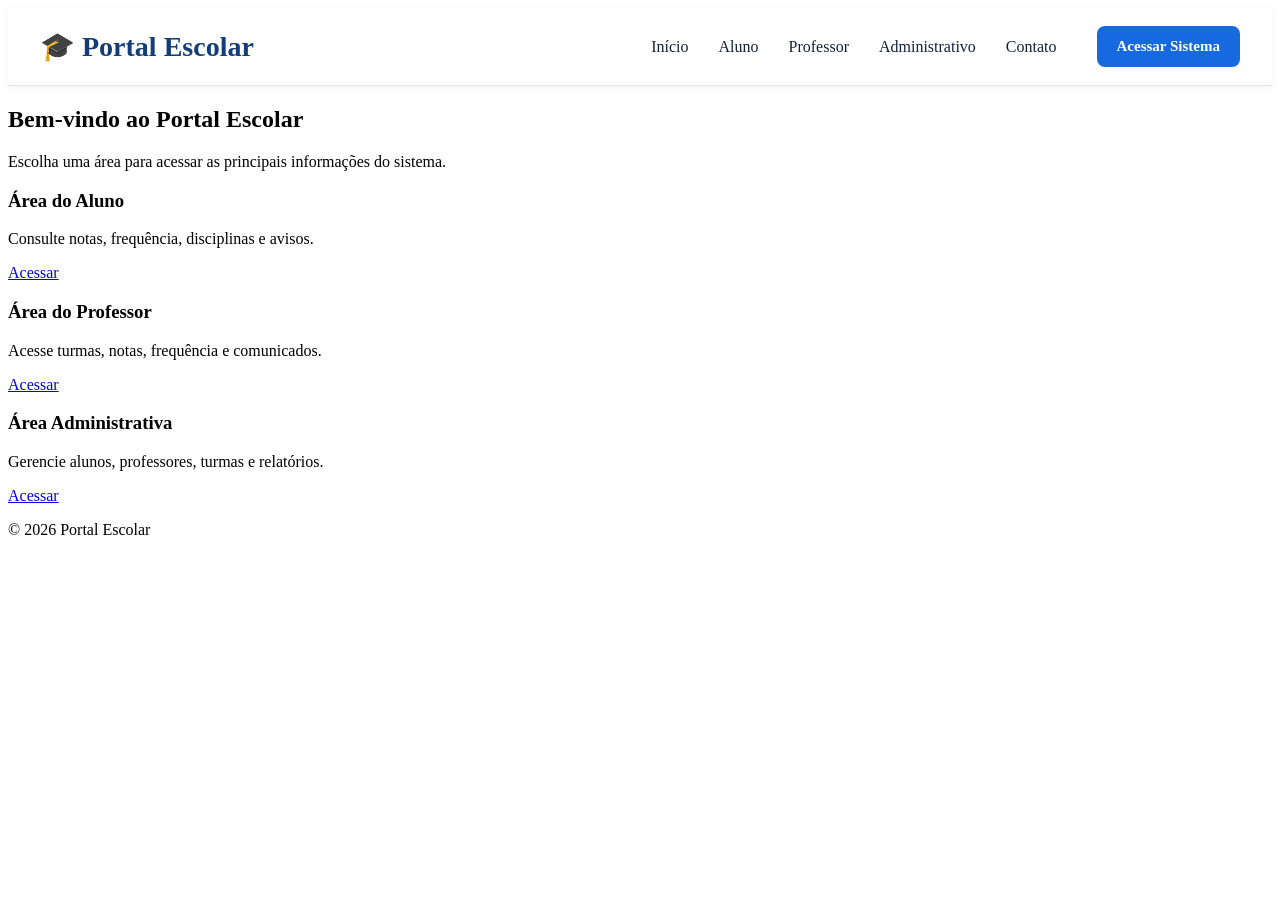
==== index.html @ 32b5f645 "Initial commit" ====
<!DOCTYPE html>
<html lang="pt-BR">
<head>
    <meta charset="UTF-8">
    <meta name="viewport" content="width=device-width, initial-scale=1.0">
    <title>Portal Escolar</title>
    <link rel="stylesheet" href="css/style.css">
</head>
<body>
    <header>
    <div class="container">

        <a href="index.html" class="logo">
            🎓 Portal Escolar
        </a>

        <nav>
            <a href="index.html">Início</a>
            <a href="aluno.html">Aluno</a>
            <a href="professor.html">Professor</a>
            <a href="administrativo.html">Administrativo</a>
            <a href="contato.html">Contato</a>
        </nav>

        <a href="aluno.html" class="btn-login">
            Acessar Sistema
        </a>

    </div>
</header>

    <main class="container">
        <section class="hero">
            <h2>Bem-vindo ao Portal Escolar</h2>
            <p>Escolha uma área para acessar as principais informações do sistema.</p>
        </section>

        <section class="cards">
            <article class="card">
                <h3>Área do Aluno</h3>
                <p>Consulte notas, frequência, disciplinas e avisos.</p>
                <a class="botao" href="aluno.html">Acessar</a>
            </article>

            <article class="card">
                <h3>Área do Professor</h3>
                <p>Acesse turmas, notas, frequência e comunicados.</p>
                <a class="botao" href="professor.html">Acessar</a>
            </article>

            <article class="card">
                <h3>Área Administrativa</h3>
                <p>Gerencie alunos, professores, turmas e relatórios.</p>
                <a class="botao" href="administrativo.html">Acessar</a>
            </article>
        </section>
    </main>

    <footer>
        <p>&copy; 2026 Portal Escolar</p>
    </footer>
</body>
</html>
---- css/style.css ----
/*
 * PORTAL ESCOLAR - ARQUIVO PARA O ALUNO ESTILIZAR
 *
 * O HTML já está pronto.
 * Desafio: criar uma identidade visual completa utilizando CSS.
 *
 * Sugestões:
 * 1. Defina cores para a página.
 * 2. Escolha uma tipografia.
 * 3. Organize o cabeçalho e o menu.
 * 4. Crie cards com boa hierarquia visual.
 * 5. Estilize os botões.
 * 6. Melhore espaçamentos e alinhamentos.
 * 7. Utilize Flexbox e Grid.
 * 8. Crie uma versão responsiva para celulares.
 */

/* Comece seu projeto abaixo */

/* Exemplo de estrutura:
body { }
.container { }
header { }
nav { }
nav a { }
.hero { }
.cards { }
.card { }
.botao { }
footer { }

@media (max-width: 768px) {
    ...
}
*/
/* =========================
   HEADER
========================= */

header {
    background: #ffffff;
    border-bottom: 1px solid #e5e7eb;
    box-shadow: 0 2px 8px rgba(0, 0, 0, 0.05);
}

header .container {
    max-width: 1200px;
    margin: 0 auto;
    padding: 18px 30px;

    display: flex;
    align-items: center;
    gap: 40px;
}

/* LOGO */

.logo {
    color: #123d7a;
    text-decoration: none;
    font-size: 28px;
    font-weight: 700;
    white-space: nowrap;
}

/* MENU */

nav {
    display: flex;
    align-items: center;
    gap: 30px;
    margin-left: auto;
}

nav a {
    position: relative;

    color: #14213d;
    text-decoration: none;

    font-size: 16px;
    font-weight: 500;

    padding: 10px 0;

    transition: color 0.3s;
}

nav a:hover {
    color: #1769e0;
}

/* BOTÃO */

.btn-login {
    background: #1769e0;
    color: white;

    text-decoration: none;

    padding: 12px 20px;

    border-radius: 8px;

    font-size: 15px;
    font-weight: 600;

    white-space: nowrap;

    transition: 0.3s;
}

.btn-login:hover {
    background: #0d4fa8;
}
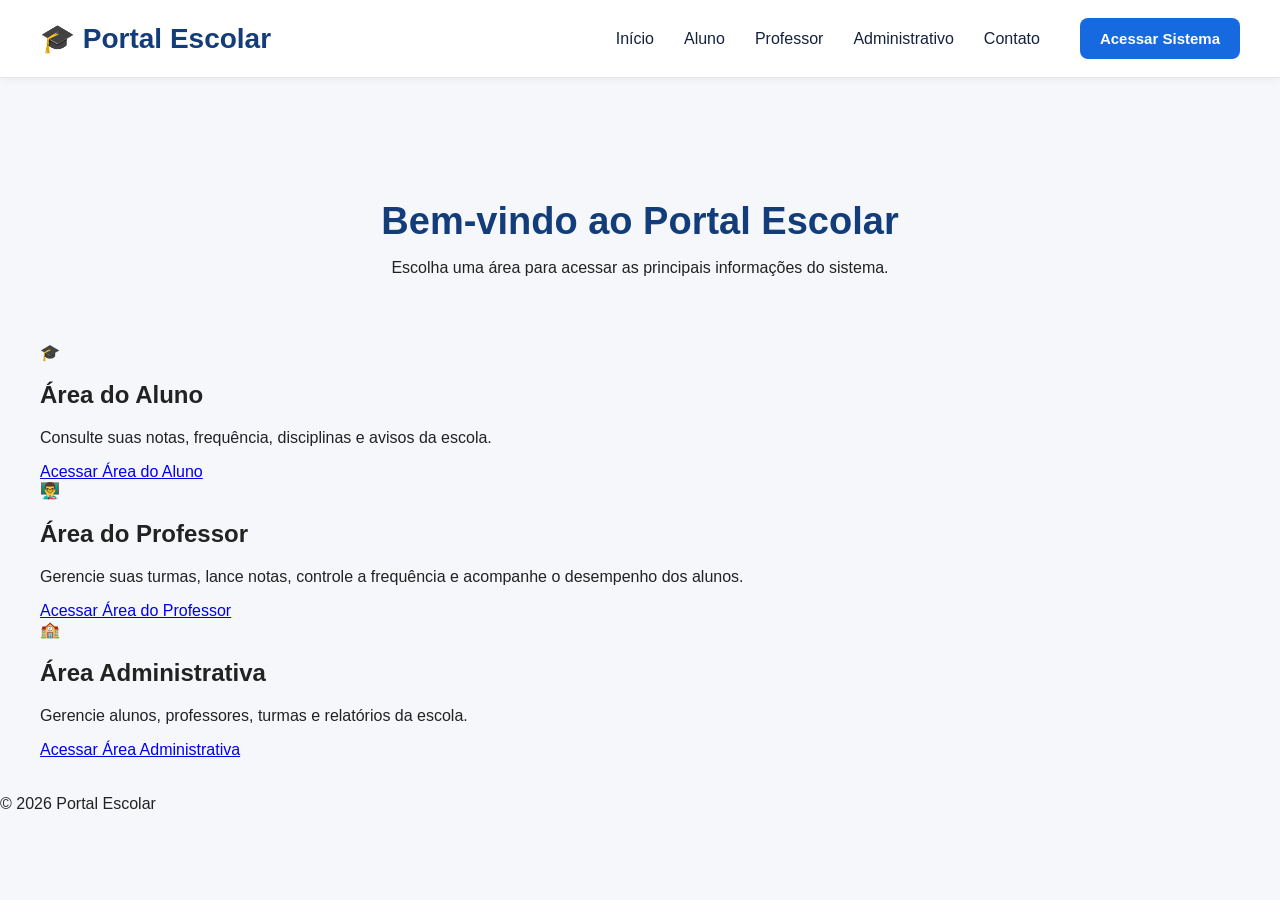
==== commit 9905d152: "Update index.html" ====
--- a/index.html
+++ b/index.html
@@ -7,7 +7,8 @@
     <link rel="stylesheet" href="css/style.css">
 </head>
 <body>
-    <header>
+    
+<header>
     <div class="container">
 
         <a href="index.html" class="logo">
@@ -30,31 +31,102 @@
 </header>
 
     <main class="container">
-        <section class="hero">
-            <h2>Bem-vindo ao Portal Escolar</h2>
-            <p>Escolha uma área para acessar as principais informações do sistema.</p>
-        </section>
 
-        <section class="cards">
-            <article class="card">
-                <h3>Área do Aluno</h3>
-                <p>Consulte notas, frequência, disciplinas e avisos.</p>
-                <a class="botao" href="aluno.html">Acessar</a>
-            </article>
+    <section class="hero">
+        <h2>Bem-vindo ao Portal Escolar</h2>
+        <p>
+            Escolha uma área para acessar as principais
+            informações do sistema.
+        </p>
+    </section>
 
-            <article class="card">
-                <h3>Área do Professor</h3>
-                <p>Acesse turmas, notas, frequência e comunicados.</p>
-                <a class="botao" href="professor.html">Acessar</a>
-            </article>
 
-            <article class="card">
-                <h3>Área Administrativa</h3>
-                <p>Gerencie alunos, professores, turmas e relatórios.</p>
-                <a class="botao" href="administrativo.html">Acessar</a>
-            </article>
-        </section>
-    </main>
+    <section class="areas">
+
+        <!-- CARD ALUNO -->
+        <article class="area-card card-aluno">
+
+            <div class="card-topo">
+
+                <div class="card-icone">
+                    🎓
+                </div>
+
+                <div>
+                    <h2>Área do Aluno</h2>
+
+                    <p>
+                        Consulte suas notas, frequência,
+                        disciplinas e avisos da escola.
+                    </p>
+                </div>
+
+            </div>
+
+            <a href="aluno.html" class="btn-area">
+                Acessar Área do Aluno
+            </a>
+
+        </article>
+
+
+        <!-- CARD PROFESSOR -->
+        <article class="area-card card-professor">
+
+            <div class="card-topo">
+
+                <div class="card-icone">
+                    👨‍🏫
+                </div>
+
+                <div>
+                    <h2>Área do Professor</h2>
+
+                    <p>
+                        Gerencie suas turmas, lance notas,
+                        controle a frequência e acompanhe
+                        o desempenho dos alunos.
+                    </p>
+                </div>
+
+            </div>
+
+            <a href="professor.html" class="btn-area">
+                Acessar Área do Professor
+            </a>
+
+        </article>
+
+
+        <!-- CARD ADMINISTRATIVO -->
+        <article class="area-card card-admin">
+
+            <div class="card-topo">
+
+                <div class="card-icone">
+                    🏫
+                </div>
+
+                <div>
+                    <h2>Área Administrativa</h2>
+
+                    <p>
+                        Gerencie alunos, professores,
+                        turmas e relatórios da escola.
+                    </p>
+                </div>
+
+            </div>
+
+            <a href="administrativo.html" class="btn-area">
+                Acessar Área Administrativa
+            </a>
+
+        </article>
+
+    </section>
+
+</main>
 
     <footer>
         <p>&copy; 2026 Portal Escolar</p>
--- a/css/style.css
+++ b/css/style.css
@@ -113,3 +113,46 @@
 .btn-login:hover {
     background: #0d4fa8;
 }
+body {
+    margin: 0;
+    font-family: Arial, sans-serif;
+    background-color: #f5f7fa;
+    color: #222;
+}
+.container {
+    max-width: 1200px;
+    margin: 0 auto;
+    padding: 20px 30px;
+}
+.hero {
+    text-align: center;
+    padding: 70px 20px 50px;
+}
+.hero h2 {
+    margin-bottom: 15px;
+    font-size: 38px;
+    color: #123d7a;
+}
+.cards {
+    display: grid;
+    grid-template-columns: repeat(3, 1fr);
+    gap: 25px;
+}
+.card {
+    background-color: #ffffff;
+    padding: 30px;
+    border-radius: 12px;
+    box-shadow: 0 4px 12px rgba(0, 0, 0, 0.08);
+}
+.botao {
+    display: inline-block;
+    background-color: #1769e0;
+    color: white;
+    text-decoration: none;
+    padding: 12px 20px;
+    border-radius: 8px;
+    font-weight: 600;
+}
+.botao:hover {
+    background-color: #0d4fa8;
+}
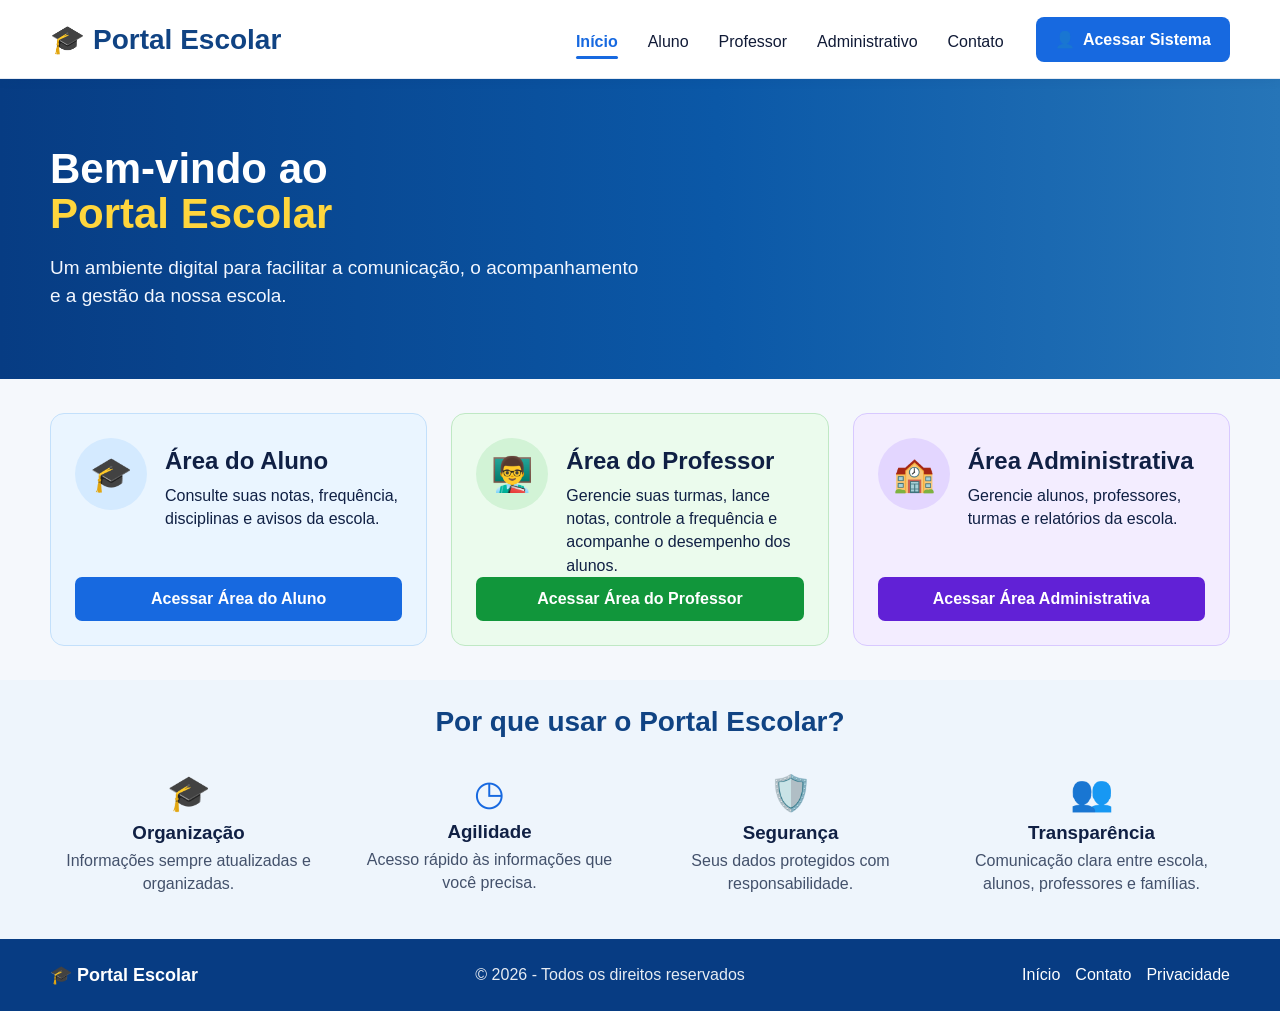
==== commit d196d0e0: "Update index.html" ====
--- a/index.html
+++ b/index.html
@@ -1,135 +1,5 @@
-<!DOCTYPE html>
-<html lang="pt-BR">
-<head>
-    <meta charset="UTF-8">
-    <meta name="viewport" content="width=device-width, initial-scale=1.0">
-    <title>Portal Escolar</title>
-    <link rel="stylesheet" href="css/style.css">
-</head>
-<body>
-    
-<header>
-    <div class="container">
-
-        <a href="index.html" class="logo">
-            🎓 Portal Escolar
-        </a>
-
-        <nav>
-            <a href="index.html">Início</a>
-            <a href="aluno.html">Aluno</a>
-            <a href="professor.html">Professor</a>
-            <a href="administrativo.html">Administrativo</a>
-            <a href="contato.html">Contato</a>
-        </nav>
-
-        <a href="aluno.html" class="btn-login">
-            Acessar Sistema
-        </a>
-
-    </div>
-</header>
-
-    <main class="container">
-
-    <section class="hero">
-        <h2>Bem-vindo ao Portal Escolar</h2>
-        <p>
-            Escolha uma área para acessar as principais
-            informações do sistema.
-        </p>
-    </section>
-
-
-    <section class="areas">
-
-        <!-- CARD ALUNO -->
-        <article class="area-card card-aluno">
-
-            <div class="card-topo">
-
-                <div class="card-icone">
-                    🎓
-                </div>
-
-                <div>
-                    <h2>Área do Aluno</h2>
-
-                    <p>
-                        Consulte suas notas, frequência,
-                        disciplinas e avisos da escola.
-                    </p>
-                </div>
-
-            </div>
-
-            <a href="aluno.html" class="btn-area">
-                Acessar Área do Aluno
-            </a>
-
-        </article>
-
-
-        <!-- CARD PROFESSOR -->
-        <article class="area-card card-professor">
-
-            <div class="card-topo">
-
-                <div class="card-icone">
-                    👨‍🏫
-                </div>
-
-                <div>
-                    <h2>Área do Professor</h2>
-
-                    <p>
-                        Gerencie suas turmas, lance notas,
-                        controle a frequência e acompanhe
-                        o desempenho dos alunos.
-                    </p>
-                </div>
-
-            </div>
-
-            <a href="professor.html" class="btn-area">
-                Acessar Área do Professor
-            </a>
-
-        </article>
-
-
-        <!-- CARD ADMINISTRATIVO -->
-        <article class="area-card card-admin">
-
-            <div class="card-topo">
-
-                <div class="card-icone">
-                    🏫
-                </div>
-
-                <div>
-                    <h2>Área Administrativa</h2>
-
-                    <p>
-                        Gerencie alunos, professores,
-                        turmas e relatórios da escola.
-                    </p>
-                </div>
-
-            </div>
-
-            <a href="administrativo.html" class="btn-area">
-                Acessar Área Administrativa
-            </a>
-
-        </article>
-
-    </section>
-
-</main>
-
-    <footer>
-        <p>&copy; 2026 Portal Escolar</p>
-    </footer>
-</body>
-</html>
+<!DOCTYPE html><html lang="pt-BR"><head><meta charset="UTF-8"><meta name="viewport" content="width=device-width,initial-scale=1.0"><title>Portal Escolar</title><link rel="stylesheet" href="css/style.css"></head><body class=""><header><div class="container"><a class="logo" href="index.html"><span>🎓</span>Portal Escolar</a><nav><a href="index.html" class="ativo">Início</a><a href="aluno.html">Aluno</a><a href="professor.html">Professor</a><a href="administrativo.html">Administrativo</a><a href="contato.html">Contato</a></nav><a class="btn-login" href="aluno.html">👤 &nbsp;Acessar Sistema</a></div></header><main><section class="hero"><div class="container"><h1>Bem-vindo ao <strong>Portal Escolar</strong></h1><p>Um ambiente digital para facilitar a comunicação, o acompanhamento e a gestão da nossa escola.</p></div></section><div class="container"><section class="areas">
+<article class="area-card card-aluno"><div class="card-topo"><div class="card-icone">🎓</div><div><h2>Área do Aluno</h2><p>Consulte suas notas, frequência, disciplinas e avisos da escola.</p></div></div><a class="btn-area" href="aluno.html">Acessar Área do Aluno</a></article>
+<article class="area-card card-professor"><div class="card-topo"><div class="card-icone">👨‍🏫</div><div><h2>Área do Professor</h2><p>Gerencie suas turmas, lance notas, controle a frequência e acompanhe o desempenho dos alunos.</p></div></div><a class="btn-area" href="professor.html">Acessar Área do Professor</a></article>
+<article class="area-card card-admin"><div class="card-topo"><div class="card-icone">🏫</div><div><h2>Área Administrativa</h2><p>Gerencie alunos, professores, turmas e relatórios da escola.</p></div></div><a class="btn-area" href="administrativo.html">Acessar Área Administrativa</a></article></section></div>
+<section class="benefits"><div class="container"><h2>Por que usar o Portal Escolar?</h2><div class="benefit-grid"><div class="feature-card"><div class="ico">🎓</div><h3>Organização</h3><p>Informações sempre atualizadas e organizadas.</p></div><div class="feature-card"><div class="ico">◷</div><h3>Agilidade</h3><p>Acesso rápido às informações que você precisa.</p></div><div class="feature-card"><div class="ico">🛡️</div><h3>Segurança</h3><p>Seus dados protegidos com responsabilidade.</p></div><div class="feature-card"><div class="ico">👥</div><h3>Transparência</h3><p>Comunicação clara entre escola, alunos, professores e famílias.</p></div></div></div></section></main><footer><div class="container footer-content"><div class="footer-brand">🎓 Portal Escolar</div><div class="copyright">© 2026 - Todos os direitos reservados</div><div class="footer-links"><a href="index.html">Início</a><a href="contato.html">Contato</a><a href="#">Privacidade</a></div></div></footer></body></html>
--- a/css/style.css
+++ b/css/style.css
@@ -1,158 +1,10 @@
-/*
- * PORTAL ESCOLAR - ARQUIVO PARA O ALUNO ESTILIZAR
- *
- * O HTML já está pronto.
- * Desafio: criar uma identidade visual completa utilizando CSS.
- *
- * Sugestões:
- * 1. Defina cores para a página.
- * 2. Escolha uma tipografia.
- * 3. Organize o cabeçalho e o menu.
- * 4. Crie cards com boa hierarquia visual.
- * 5. Estilize os botões.
- * 6. Melhore espaçamentos e alinhamentos.
- * 7. Utilize Flexbox e Grid.
- * 8. Crie uma versão responsiva para celulares.
- */
-
-/* Comece seu projeto abaixo */
-
-/* Exemplo de estrutura:
-body { }
-.container { }
-header { }
-nav { }
-nav a { }
-.hero { }
-.cards { }
-.card { }
-.botao { }
-footer { }
-
-@media (max-width: 768px) {
-    ...
-}
-*/
-/* =========================
-   HEADER
-========================= */
-
-header {
-    background: #ffffff;
-    border-bottom: 1px solid #e5e7eb;
-    box-shadow: 0 2px 8px rgba(0, 0, 0, 0.05);
-}
-
-header .container {
-    max-width: 1200px;
-    margin: 0 auto;
-    padding: 18px 30px;
-
-    display: flex;
-    align-items: center;
-    gap: 40px;
-}
-
-/* LOGO */
-
-.logo {
-    color: #123d7a;
-    text-decoration: none;
-    font-size: 28px;
-    font-weight: 700;
-    white-space: nowrap;
-}
-
-/* MENU */
-
-nav {
-    display: flex;
-    align-items: center;
-    gap: 30px;
-    margin-left: auto;
-}
-
-nav a {
-    position: relative;
-
-    color: #14213d;
-    text-decoration: none;
-
-    font-size: 16px;
-    font-weight: 500;
-
-    padding: 10px 0;
-
-    transition: color 0.3s;
-}
-
-nav a:hover {
-    color: #1769e0;
-}
-
-/* BOTÃO */
-
-.btn-login {
-    background: #1769e0;
-    color: white;
-
-    text-decoration: none;
-
-    padding: 12px 20px;
-
-    border-radius: 8px;
-
-    font-size: 15px;
-    font-weight: 600;
-
-    white-space: nowrap;
-
-    transition: 0.3s;
-}
-
-.btn-login:hover {
-    background: #0d4fa8;
-}
-body {
-    margin: 0;
-    font-family: Arial, sans-serif;
-    background-color: #f5f7fa;
-    color: #222;
-}
-.container {
-    max-width: 1200px;
-    margin: 0 auto;
-    padding: 20px 30px;
-}
-.hero {
-    text-align: center;
-    padding: 70px 20px 50px;
-}
-.hero h2 {
-    margin-bottom: 15px;
-    font-size: 38px;
-    color: #123d7a;
-}
-.cards {
-    display: grid;
-    grid-template-columns: repeat(3, 1fr);
-    gap: 25px;
-}
-.card {
-    background-color: #ffffff;
-    padding: 30px;
-    border-radius: 12px;
-    box-shadow: 0 4px 12px rgba(0, 0, 0, 0.08);
-}
-.botao {
-    display: inline-block;
-    background-color: #1769e0;
-    color: white;
-    text-decoration: none;
-    padding: 12px 20px;
-    border-radius: 8px;
-    font-weight: 600;
-}
-.botao:hover {
-    background-color: #0d4fa8;
-}+*{box-sizing:border-box}html{scroll-behavior:smooth}body{margin:0;font-family:Arial,Helvetica,sans-serif;background:#f5f8fc;color:#102044}a{color:inherit}.container{width:min(1180px,calc(100% - 40px));margin:auto}
+header{background:#fff;border-bottom:1px solid #e5eaf2;box-shadow:0 2px 10px rgba(15,52,96,.07);position:sticky;top:0;z-index:10}header .container{min-height:78px;display:flex;align-items:center;gap:32px}.logo{text-decoration:none;font-size:28px;font-weight:800;color:#104383;white-space:nowrap}.logo span{margin-right:8px}nav{display:flex;align-items:center;gap:30px;margin-left:auto}nav a{text-decoration:none;font-size:16px;padding:28px 0 23px;position:relative;color:#101a36}nav a:hover,nav a.ativo{color:#1769e0}nav a.ativo{font-weight:700}nav a.ativo::after{content:"";position:absolute;left:0;right:0;bottom:15px;height:3px;background:#1769e0;border-radius:3px}.btn-login{background:#1769e0;color:#fff;text-decoration:none;padding:13px 19px;border-radius:8px;font-weight:700;white-space:nowrap}.btn-login:hover{background:#0d55bd}
+.hero{min-height:300px;margin:0;background:linear-gradient(90deg,#073c83 0%,#0b58a7 56%,#2675b8 100%);display:flex;align-items:center;color:#fff}.hero .container{padding:48px 0}.hero h1{font-size:42px;line-height:1.05;margin:0 0 18px;max-width:560px}.hero h1 strong{display:block;color:#ffd63d}.hero p{font-size:19px;line-height:1.5;max-width:600px;margin:0;color:#f3f7ff}
+.areas{display:grid;grid-template-columns:repeat(3,1fr);gap:24px;padding:34px 0}.area-card{border-radius:14px;padding:24px;min-height:220px;display:flex;flex-direction:column;border:1px solid;transition:.25s}.area-card:hover,.feature-card:hover,.internal-card:hover{transform:translateY(-4px);box-shadow:0 12px 25px rgba(17,53,92,.12)}.card-topo{display:flex;align-items:flex-start;gap:18px}.card-icone,.internal-icon{width:72px;height:72px;border-radius:50%;display:flex;align-items:center;justify-content:center;flex:0 0 auto;font-size:34px}.area-card h2{font-size:24px;margin:9px 0 9px}.area-card p{font-size:16px;line-height:1.45;margin:0}.btn-area,.botao{display:block;width:100%;margin-top:auto;padding:13px 16px;border-radius:7px;text-align:center;text-decoration:none;color:#fff;font-weight:700}.card-aluno{background:#eaf5ff;border-color:#c3e0fb}.card-aluno .card-icone{background:#d4eaff}.card-aluno .btn-area,.theme-aluno .botao{background:#1769e0}.card-professor{background:#ebfbed;border-color:#bfe8c4}.card-professor .card-icone{background:#d2f3d6}.card-professor .btn-area,.theme-professor .botao{background:#11963b}.card-admin{background:#f3edff;border-color:#d8c9ff}.card-admin .card-icone{background:#e3d6ff}.card-admin .btn-area,.theme-admin .botao{background:#6121d6}
+.benefits{background:#eef5fc;padding:26px 0 34px}.benefits h2{text-align:center;font-size:28px;color:#104383;margin:0 0 25px}.benefit-grid{display:grid;grid-template-columns:repeat(4,1fr);gap:24px;text-align:center}.feature-card{padding:10px;transition:.25s}.feature-card .ico{font-size:35px;color:#1769e0}.feature-card h3{margin:8px 0 5px}.feature-card p{margin:0;line-height:1.45;color:#43516b}
+.page-hero{padding:45px 0 28px;color:#fff}.page-hero h1{font-size:34px;margin:0 0 10px}.page-hero p{margin:0;font-size:17px}.theme-aluno .page-hero{background:linear-gradient(100deg,#0e4d9c,#1d75dc)}.theme-professor .page-hero{background:linear-gradient(100deg,#087a31,#1aa34b)}.theme-admin .page-hero{background:linear-gradient(100deg,#4e169e,#7627df)}.theme-contato .page-hero{background:linear-gradient(100deg,#0e4d9c,#1d75dc)}
+.internal-section{padding:34px 0 52px}.internal-section h2{font-size:26px;margin:0 0 24px;color:#103f7c}.internal-grid{display:grid;grid-template-columns:repeat(3,1fr);gap:24px}.internal-card{background:#fff;border:1px solid #e3eaf3;border-radius:14px;padding:25px;min-height:230px;display:flex;flex-direction:column;box-shadow:0 5px 14px rgba(20,55,90,.06);transition:.25s}.internal-card .internal-icon{width:60px;height:60px;background:#edf4ff;font-size:29px}.theme-professor .internal-icon{background:#e4f7e8}.theme-admin .internal-icon{background:#f0e8ff}.internal-card h3{font-size:21px;margin:18px 0 8px}.internal-card p{margin:0 0 20px;line-height:1.5;color:#48566e}.internal-card .botao{margin-top:auto;width:max-content;min-width:125px}.formulario{max-width:760px;margin:auto;background:#fff;padding:30px;border-radius:14px;border:1px solid #e3eaf3;box-shadow:0 5px 14px rgba(20,55,90,.06)}.formulario label{display:block;font-weight:700;margin:0 0 7px}.formulario input,.formulario textarea{width:100%;padding:13px 14px;border:1px solid #cfd9e7;border-radius:8px;margin-bottom:18px;font:inherit}.formulario input:focus,.formulario textarea:focus{outline:3px solid #d7e8ff;border-color:#1769e0}.formulario button{border:0;background:#1769e0;color:#fff;padding:13px 20px;border-radius:8px;font-size:16px;font-weight:700;cursor:pointer}
+footer{background:#073c83;color:#fff;padding:25px 0}.footer-content{display:flex;align-items:center;justify-content:space-between;gap:20px}.footer-brand{font-weight:800;font-size:18px}.footer-links{display:flex;gap:15px}.footer-links a{text-decoration:none;color:#fff}.footer-links a:hover{text-decoration:underline}.copyright{opacity:.9}
+@media(max-width:900px){header .container{flex-wrap:wrap;padding:12px 0}.logo{font-size:23px}nav{order:3;width:100%;overflow:auto;margin:0;gap:22px}nav a{padding:10px 0 14px}.btn-login{margin-left:auto}.areas,.internal-grid{grid-template-columns:1fr}.benefit-grid{grid-template-columns:repeat(2,1fr)}.hero h1{font-size:36px}}
+@media(max-width:560px){.container{width:min(100% - 28px,1180px)}.btn-login{display:none}.hero{min-height:260px}.hero h1{font-size:32px}.benefit-grid{grid-template-columns:1fr}.card-topo{flex-direction:column}.footer-content{flex-direction:column;text-align:center}.footer-links{flex-wrap:wrap;justify-content:center}}
